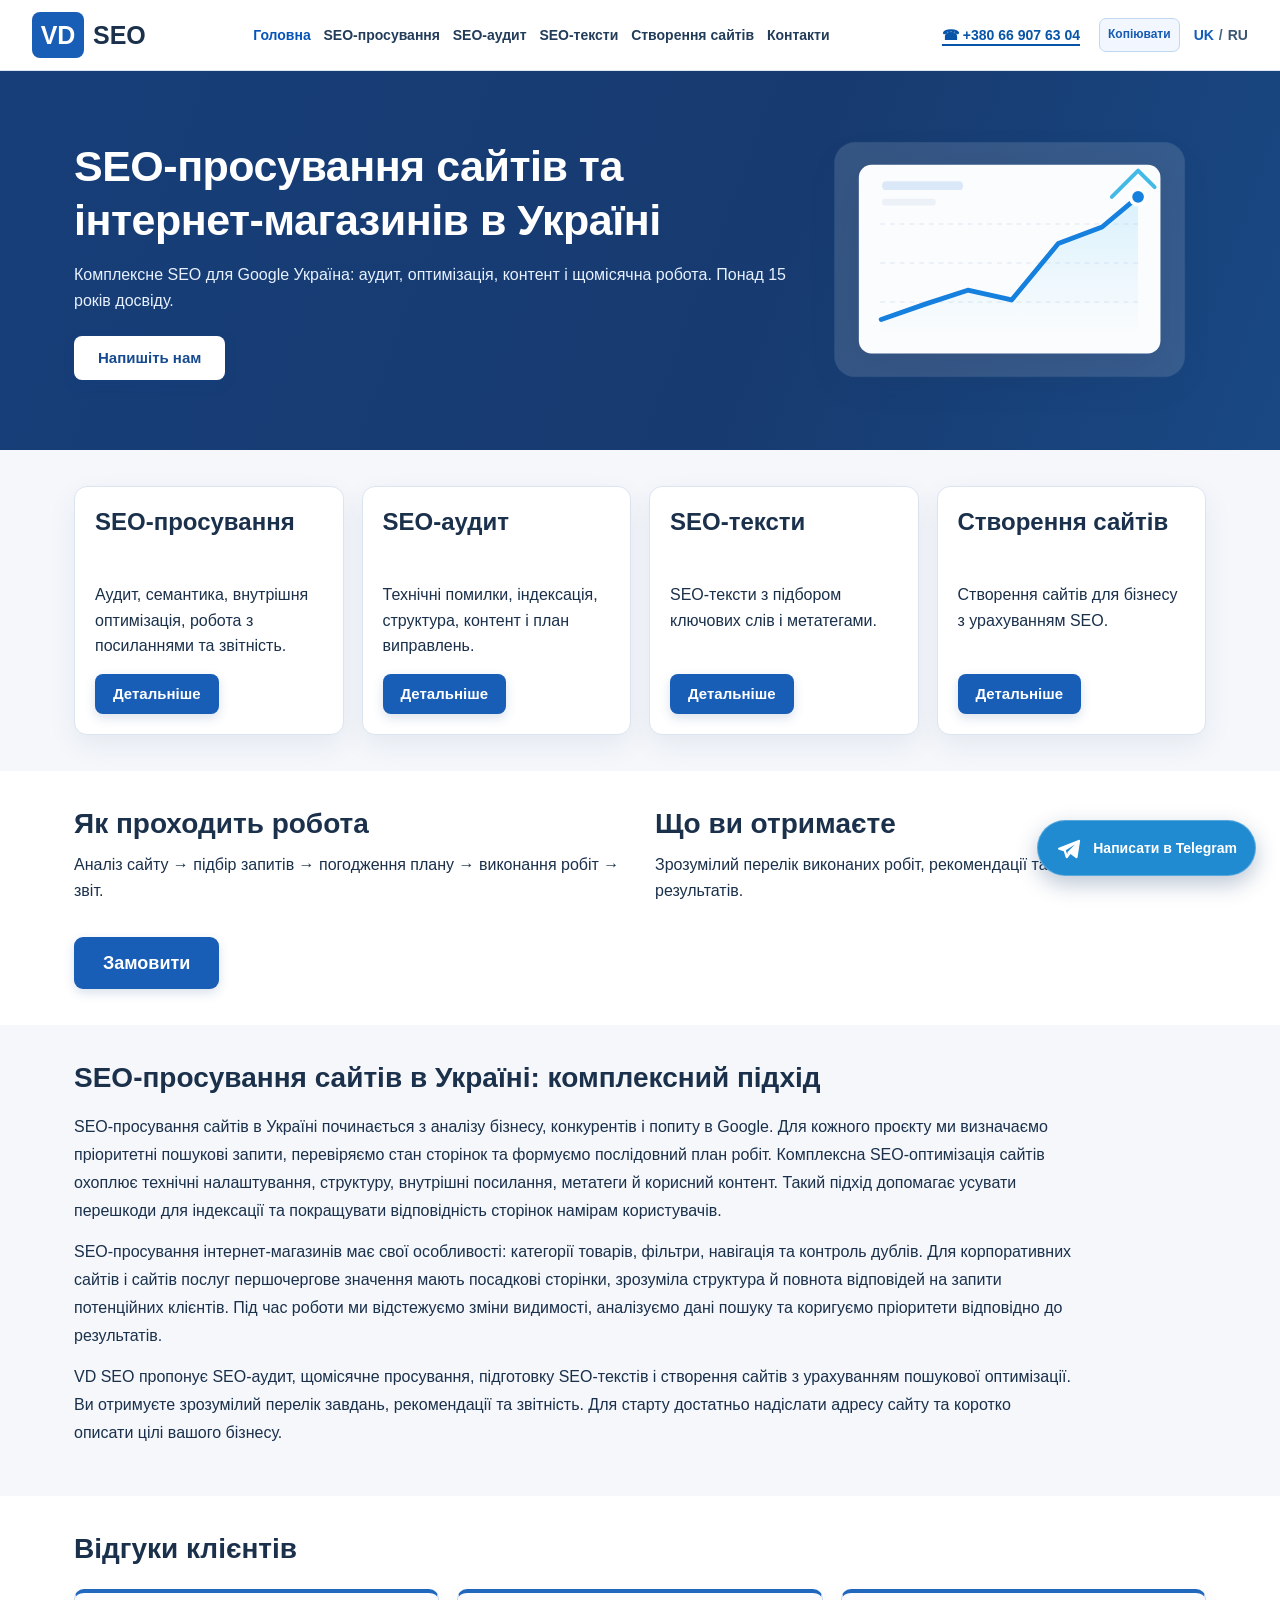
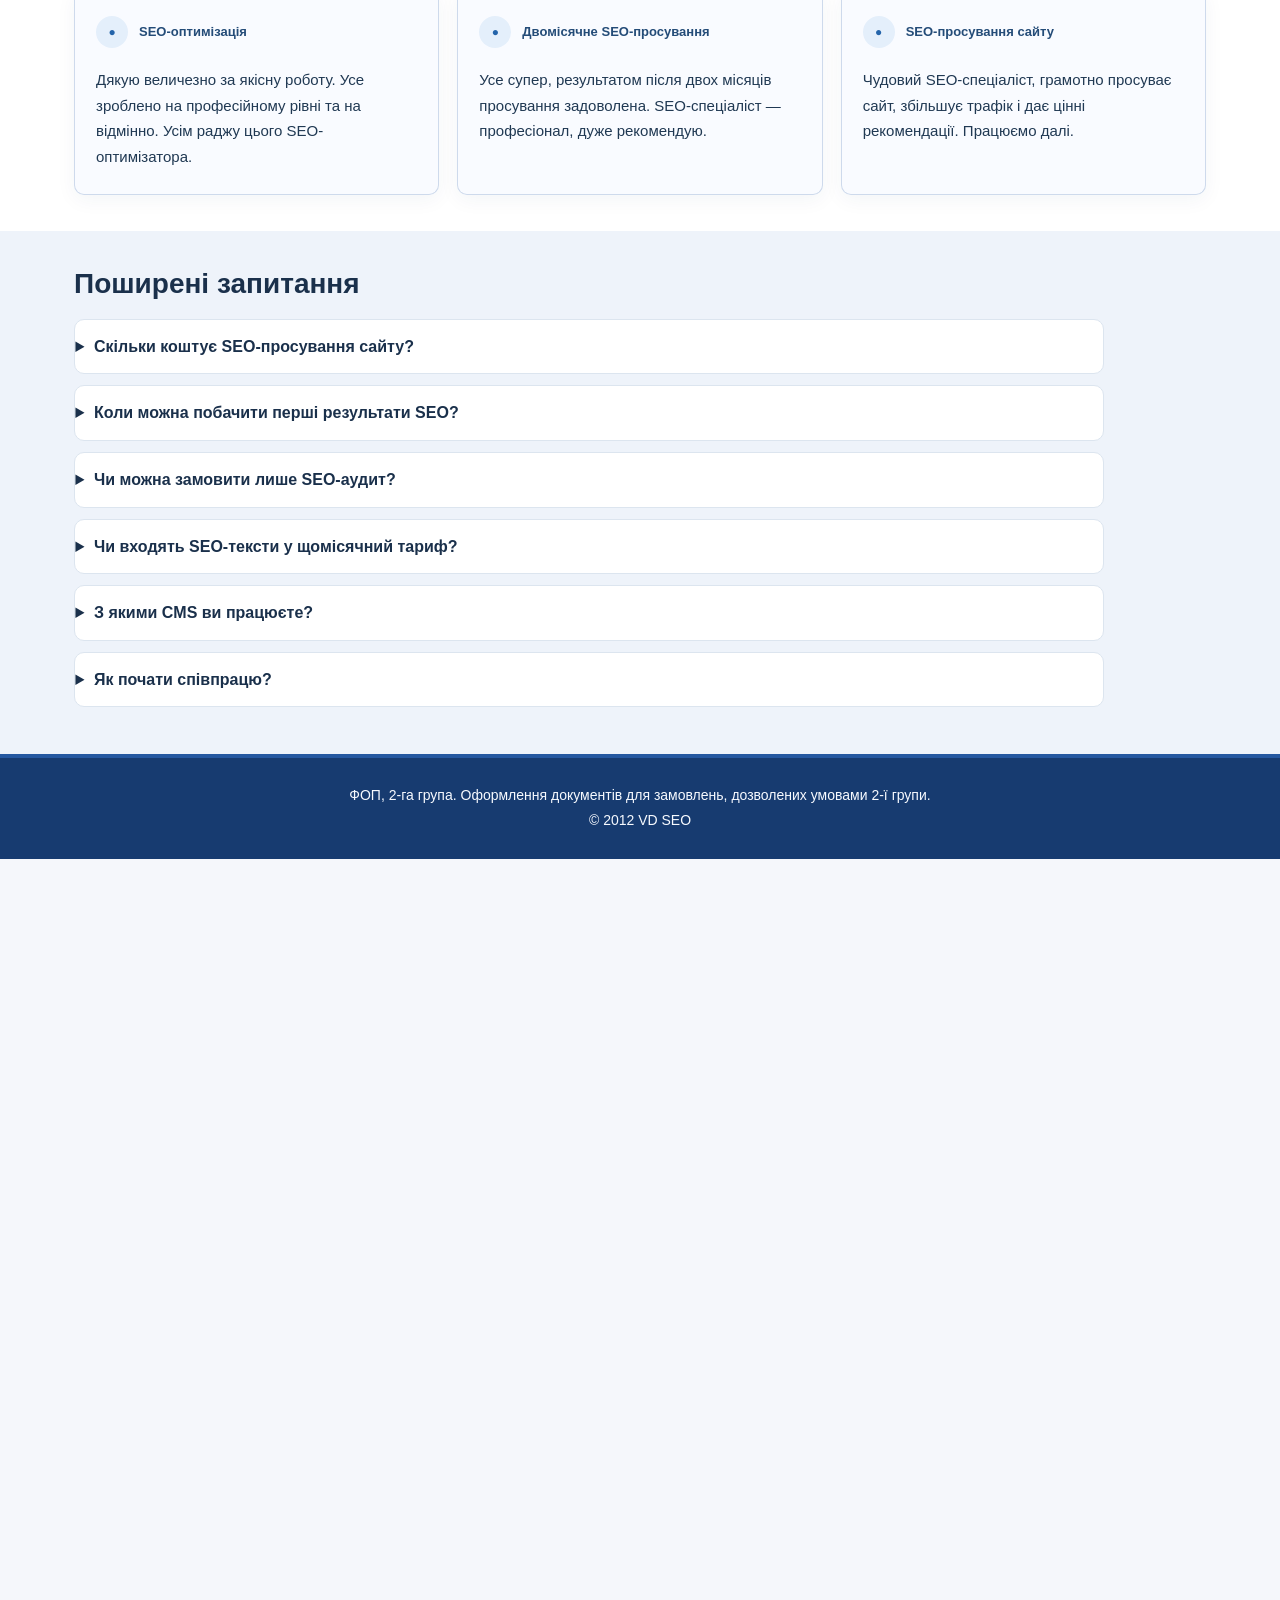
==== index.html @ f202ca82 "Add files via upload" ====
<!doctype html><html><head><meta charset="utf-8"><meta http-equiv="refresh" content="0;url=uk/index.html"><title>VD SEO</title></head><body><a href="uk/index.html">Українська</a> · <a href="ru/index.html">Русский</a></body></html>
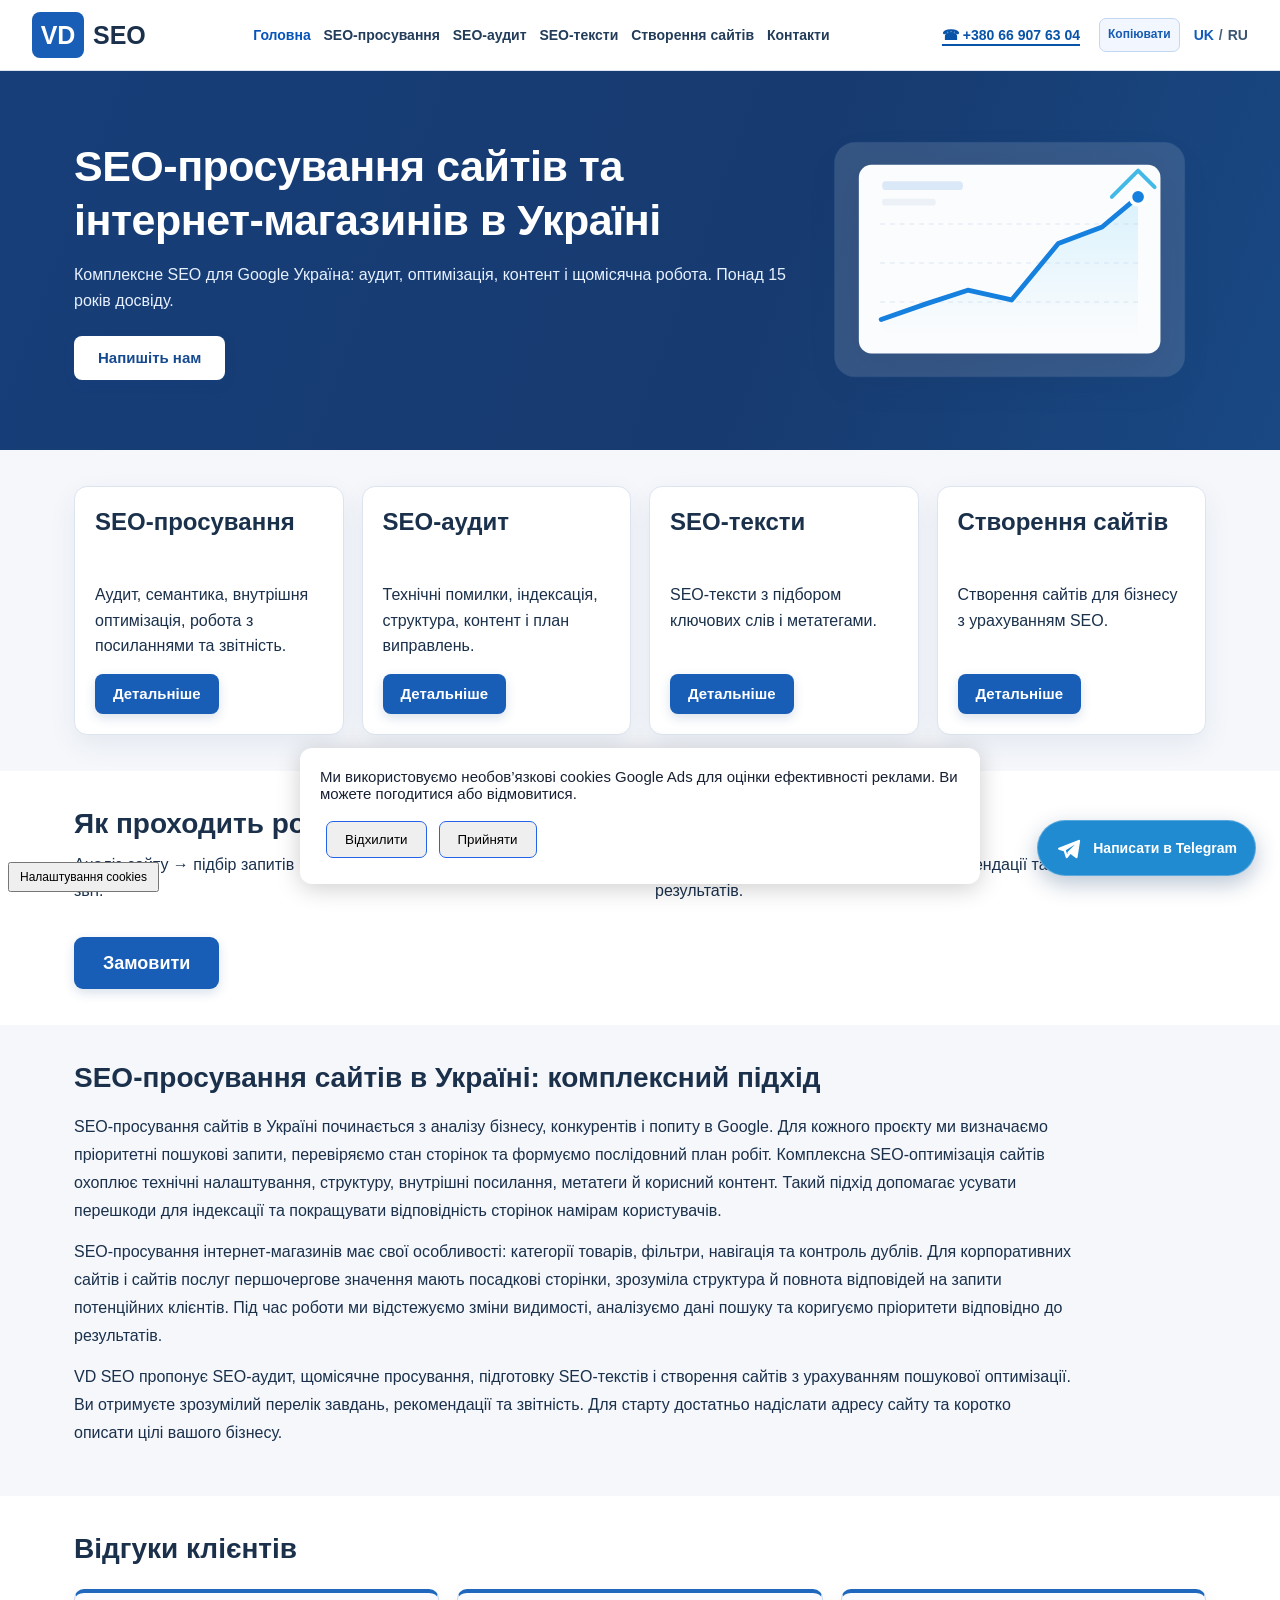
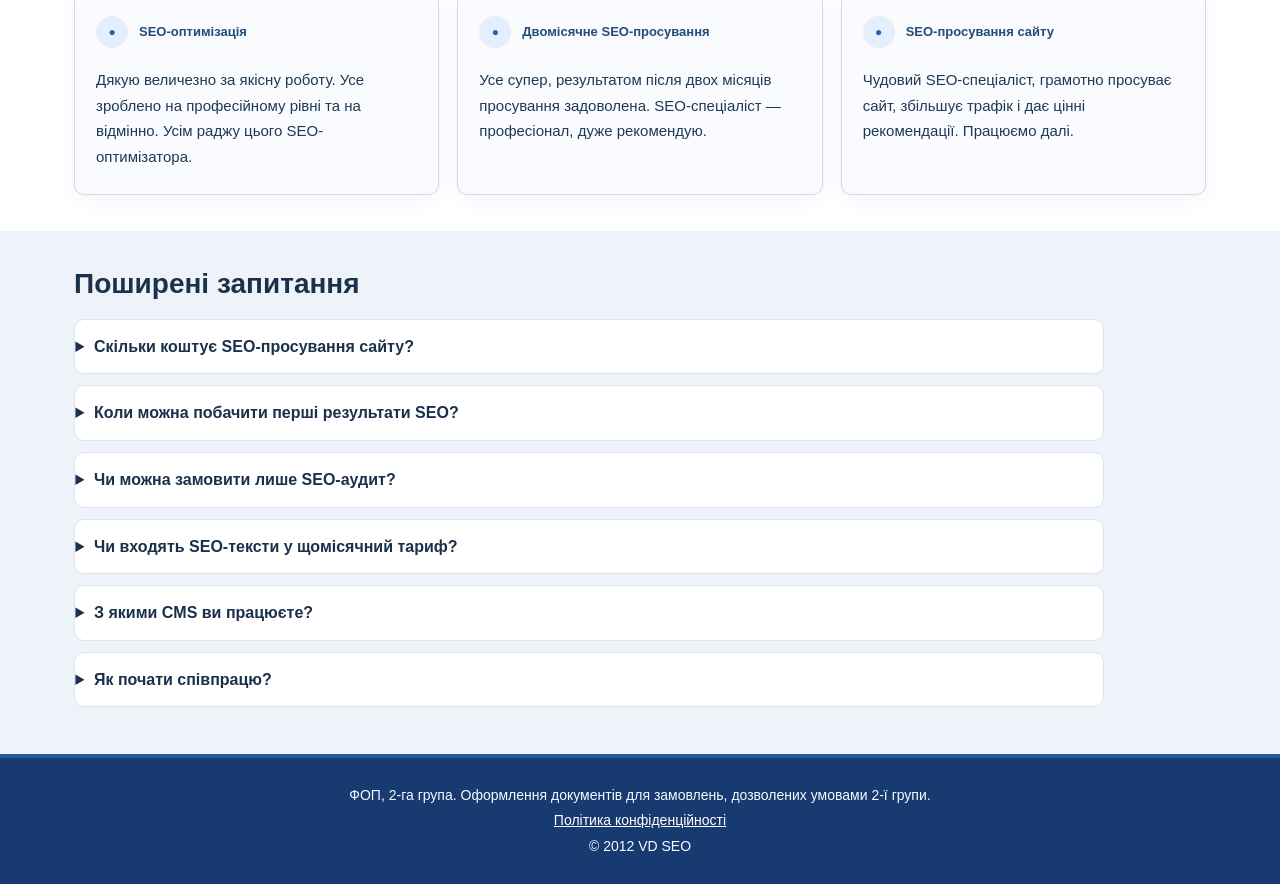
==== commit 633e365c: "SEO: use canonical extensionless homepage paths" ====
--- a/index.html
+++ b/index.html
@@ -1 +1 @@
-<!doctype html><html><head><meta charset="utf-8"><meta http-equiv="refresh" content="0;url=uk/index.html"><title>VD SEO</title></head><body><a href="uk/index.html">Українська</a> · <a href="ru/index.html">Русский</a></body></html>+<!doctype html><html><head><meta charset="utf-8"><meta http-equiv="refresh" content="0;url=uk/"><title>VD SEO</title></head><body><a href="uk/">Українська</a> · <a href="ru/">Русский</a></body></html>
